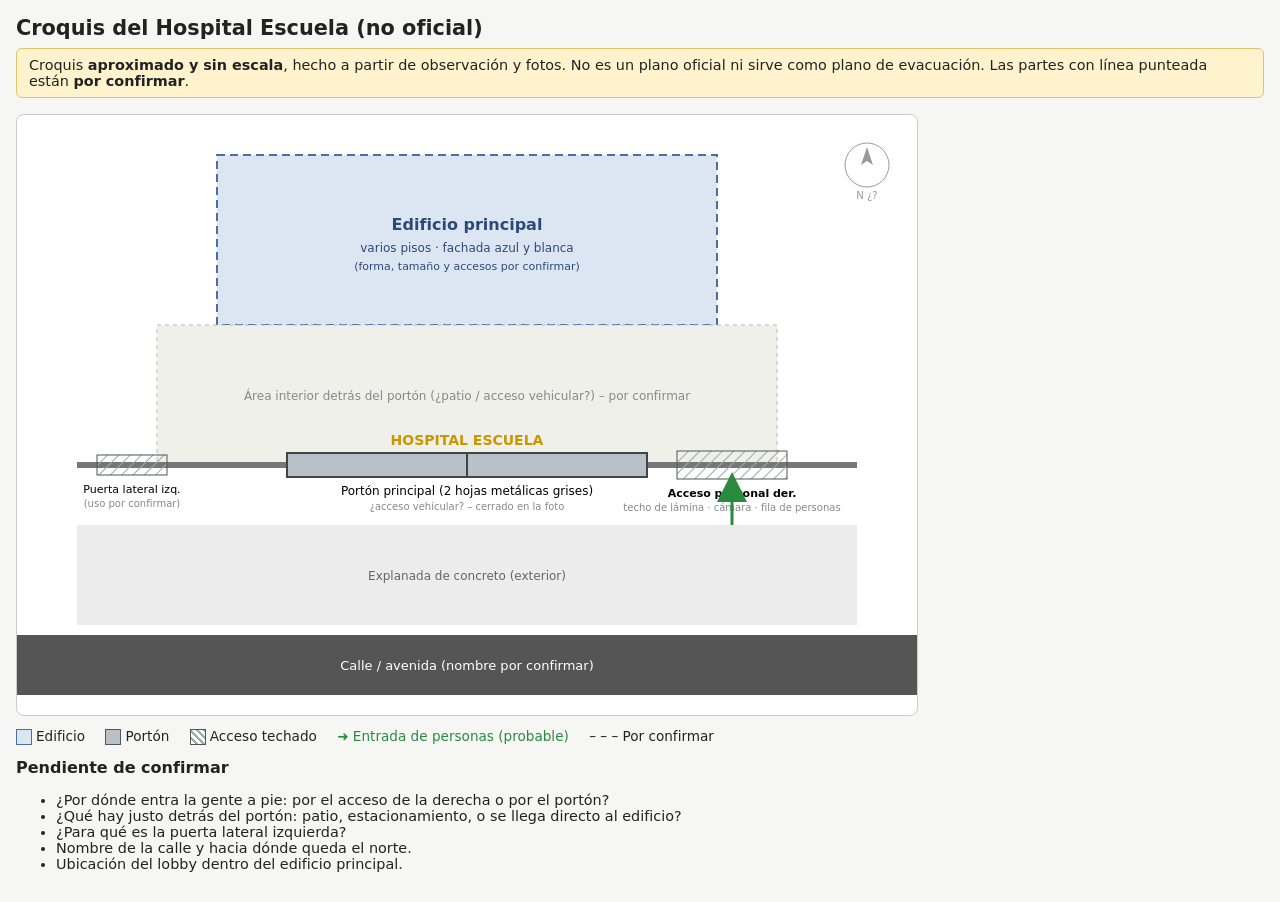
==== croquis/index.html @ 8d4274c9 "Croquis: primera versión de la entrada principal Co-Authored-By: Claude Opus 5.5 <noreply@anthropic." ====
<!DOCTYPE html>
<html lang="es">
<head>
<meta charset="UTF-8">
<meta name="viewport" content="width=device-width, initial-scale=1">
<title>Croquis no oficial – Hospital Escuela</title>
<style>
  body { font-family: system-ui, sans-serif; margin: 0; padding: 16px; background: #f6f6f4; color: #222; }
  h1 { font-size: 1.3rem; margin: 0 0 4px; }
  .aviso { background: #fff3cd; border: 1px solid #e0c36a; padding: 8px 12px; border-radius: 6px; font-size: .9rem; margin: 8px 0 16px; }
  .mapa { background: #fff; border: 1px solid #ccc; border-radius: 8px; max-width: 900px; }
  svg { width: 100%; height: auto; display: block; }
  .leyenda { font-size: .85rem; margin-top: 12px; max-width: 900px; }
  .leyenda span { display: inline-block; margin-right: 16px; }
  .sw { display: inline-block; width: 14px; height: 14px; vertical-align: middle; margin-right: 4px; border: 1px solid #555; }
  .pend { max-width: 900px; font-size: .9rem; }
</style>
</head>
<body>
<h1>Croquis del Hospital Escuela (no oficial)</h1>
<div class="aviso">
  Croquis <strong>aproximado y sin escala</strong>, hecho a partir de observación y fotos.
  No es un plano oficial ni sirve como plano de evacuación.
  Las partes con línea punteada están <strong>por confirmar</strong>.
</div>

<div class="mapa">
<svg viewBox="0 0 900 600" xmlns="http://www.w3.org/2000/svg" font-family="system-ui, sans-serif">
  <defs>
    <pattern id="techo" width="8" height="8" patternUnits="userSpaceOnUse" patternTransform="rotate(45)">
      <line x1="0" y1="0" x2="0" y2="8" stroke="#9aa" stroke-width="2"/>
    </pattern>
  </defs>

  <!-- Brújula (orientación por confirmar) -->
  <g transform="translate(850,50)">
    <circle r="22" fill="#fff" stroke="#999"/>
    <path d="M0,-18 L6,0 L0,-4 L-6,0 Z" fill="#999"/>
    <text y="34" text-anchor="middle" font-size="10" fill="#999">N ¿?</text>
  </g>

  <!-- Edificio principal (detrás del portón) -->
  <rect x="200" y="40" width="500" height="170" fill="#dce6f2" stroke="#4a6fa5" stroke-width="2" stroke-dasharray="8 5"/>
  <text x="450" y="115" text-anchor="middle" font-size="16" font-weight="600" fill="#2c4a78">Edificio principal</text>
  <text x="450" y="137" text-anchor="middle" font-size="12" fill="#2c4a78">varios pisos · fachada azul y blanca</text>
  <text x="450" y="155" text-anchor="middle" font-size="11" fill="#2c4a78">(forma, tamaño y accesos por confirmar)</text>

  <!-- Espacio interior entre portón y edificio -->
  <rect x="140" y="210" width="620" height="140" fill="#f0f0ea" stroke="#bbb" stroke-dasharray="4 4"/>
  <text x="450" y="285" text-anchor="middle" font-size="12" fill="#888">Área interior detrás del portón (¿patio / acceso vehicular?) – por confirmar</text>

  <!-- Muro frontal -->
  <line x1="60" y1="350" x2="840" y2="350" stroke="#777" stroke-width="6"/>

  <!-- Puerta lateral izquierda -->
  <rect x="80" y="340" width="70" height="20" fill="url(#techo)" stroke="#555"/>
  <text x="115" y="378" text-anchor="middle" font-size="11">Puerta lateral izq.</text>
  <text x="115" y="392" text-anchor="middle" font-size="10" fill="#888">(uso por confirmar)</text>

  <!-- Portón principal -->
  <rect x="270" y="338" width="360" height="24" fill="#b8c0c8" stroke="#444" stroke-width="2"/>
  <line x1="450" y1="338" x2="450" y2="362" stroke="#444" stroke-width="2"/>
  <text x="450" y="330" text-anchor="middle" font-size="14" font-weight="700" fill="#c99700">HOSPITAL ESCUELA</text>
  <text x="450" y="380" text-anchor="middle" font-size="12">Portón principal (2 hojas metálicas grises)</text>
  <text x="450" y="395" text-anchor="middle" font-size="10" fill="#888">¿acceso vehicular? – cerrado en la foto</text>

  <!-- Acceso peatonal derecho -->
  <rect x="660" y="336" width="110" height="28" fill="url(#techo)" stroke="#555"/>
  <text x="715" y="382" text-anchor="middle" font-size="11" font-weight="600">Acceso peatonal der.</text>
  <text x="715" y="396" text-anchor="middle" font-size="10" fill="#888">techo de lámina · cámara · fila de personas</text>
  <path d="M715,440 L715,372" stroke="#2a8a3e" stroke-width="3" marker-end="url(#flecha)"/>
  <defs>
    <marker id="flecha" markerWidth="10" markerHeight="10" refX="5" refY="5" orient="auto">
      <path d="M0,0 L10,5 L0,10 Z" fill="#2a8a3e"/>
    </marker>
  </defs>

  <!-- Explanada exterior -->
  <rect x="60" y="410" width="780" height="100" fill="#ececec" stroke="none"/>
  <text x="450" y="465" text-anchor="middle" font-size="12" fill="#666">Explanada de concreto (exterior)</text>

  <!-- Calle -->
  <rect x="0" y="520" width="900" height="60" fill="#555"/>
  <text x="450" y="555" text-anchor="middle" font-size="13" fill="#fff">Calle / avenida (nombre por confirmar)</text>
</svg>
</div>

<div class="leyenda">
  <span><i class="sw" style="background:#dce6f2;border-color:#4a6fa5"></i>Edificio</span>
  <span><i class="sw" style="background:#b8c0c8"></i>Portón</span>
  <span><i class="sw" style="background:repeating-linear-gradient(45deg,#fff 0 3px,#9aa 3px 5px)"></i>Acceso techado</span>
  <span style="color:#2a8a3e">➜ Entrada de personas (probable)</span>
  <span>– – – Por confirmar</span>
</div>

<div class="pend">
  <h2 style="font-size:1rem">Pendiente de confirmar</h2>
  <ul>
    <li>¿Por dónde entra la gente a pie: por el acceso de la derecha o por el portón?</li>
    <li>¿Qué hay justo detrás del portón: patio, estacionamiento, o se llega directo al edificio?</li>
    <li>¿Para qué es la puerta lateral izquierda?</li>
    <li>Nombre de la calle y hacia dónde queda el norte.</li>
    <li>Ubicación del lobby dentro del edificio principal.</li>
  </ul>
</div>
</body>
</html>
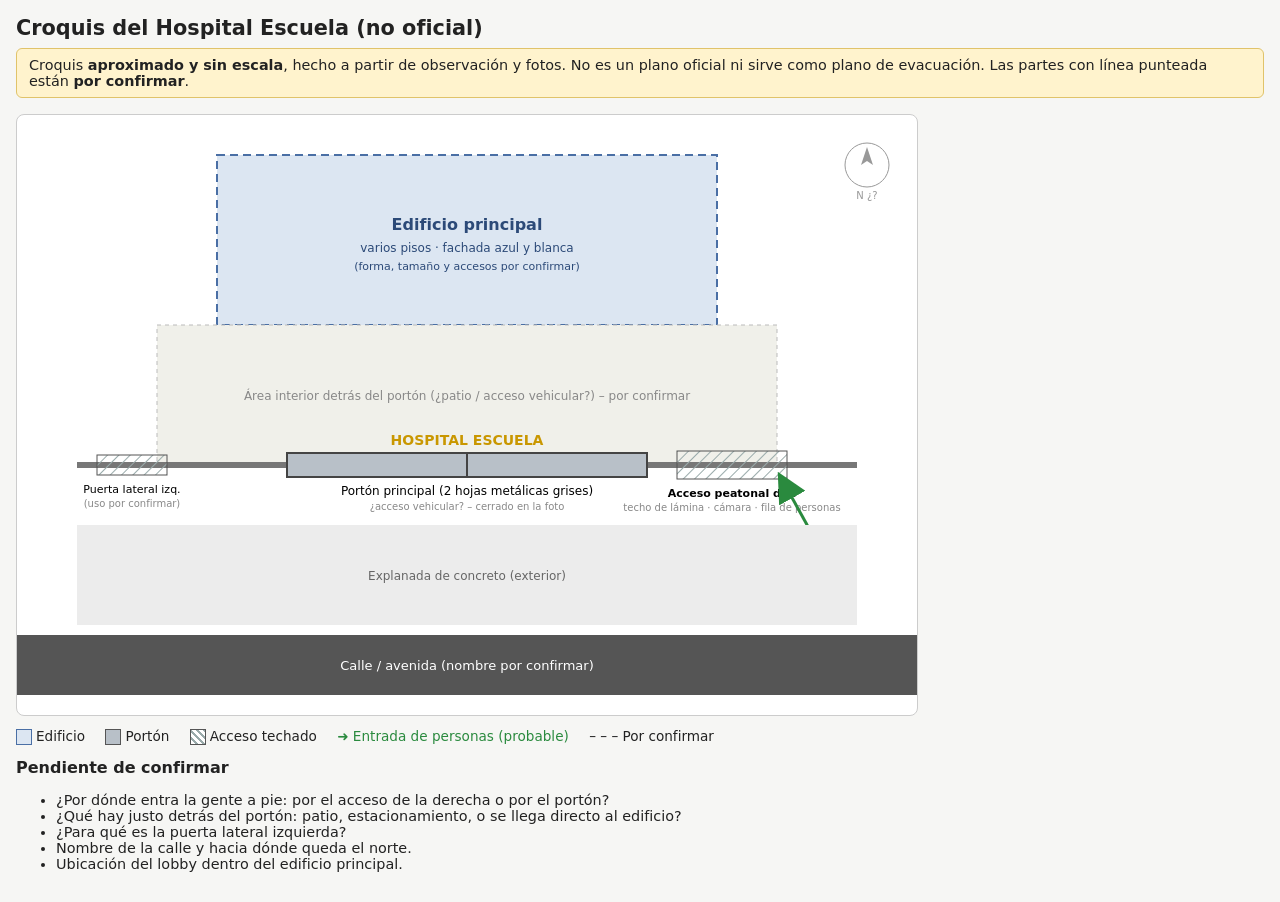
==== commit a93d399c: "Croquis: mover flecha de acceso peatonal Co-Authored-By: Claude Opus 5.5 <noreply@anthropic.com> Cla" ====
--- a/croquis/index.html
+++ b/croquis/index.html
@@ -68,7 +68,7 @@
   <rect x="660" y="336" width="110" height="28" fill="url(#techo)" stroke="#555"/>
   <text x="715" y="382" text-anchor="middle" font-size="11" font-weight="600">Acceso peatonal der.</text>
   <text x="715" y="396" text-anchor="middle" font-size="10" fill="#888">techo de lámina · cámara · fila de personas</text>
-  <path d="M715,440 L715,372" stroke="#2a8a3e" stroke-width="3" marker-end="url(#flecha)"/>
+  <path d="M815,455 L768,370" stroke="#2a8a3e" stroke-width="3" marker-end="url(#flecha)"/>
   <defs>
     <marker id="flecha" markerWidth="10" markerHeight="10" refX="5" refY="5" orient="auto">
       <path d="M0,0 L10,5 L0,10 Z" fill="#2a8a3e"/>
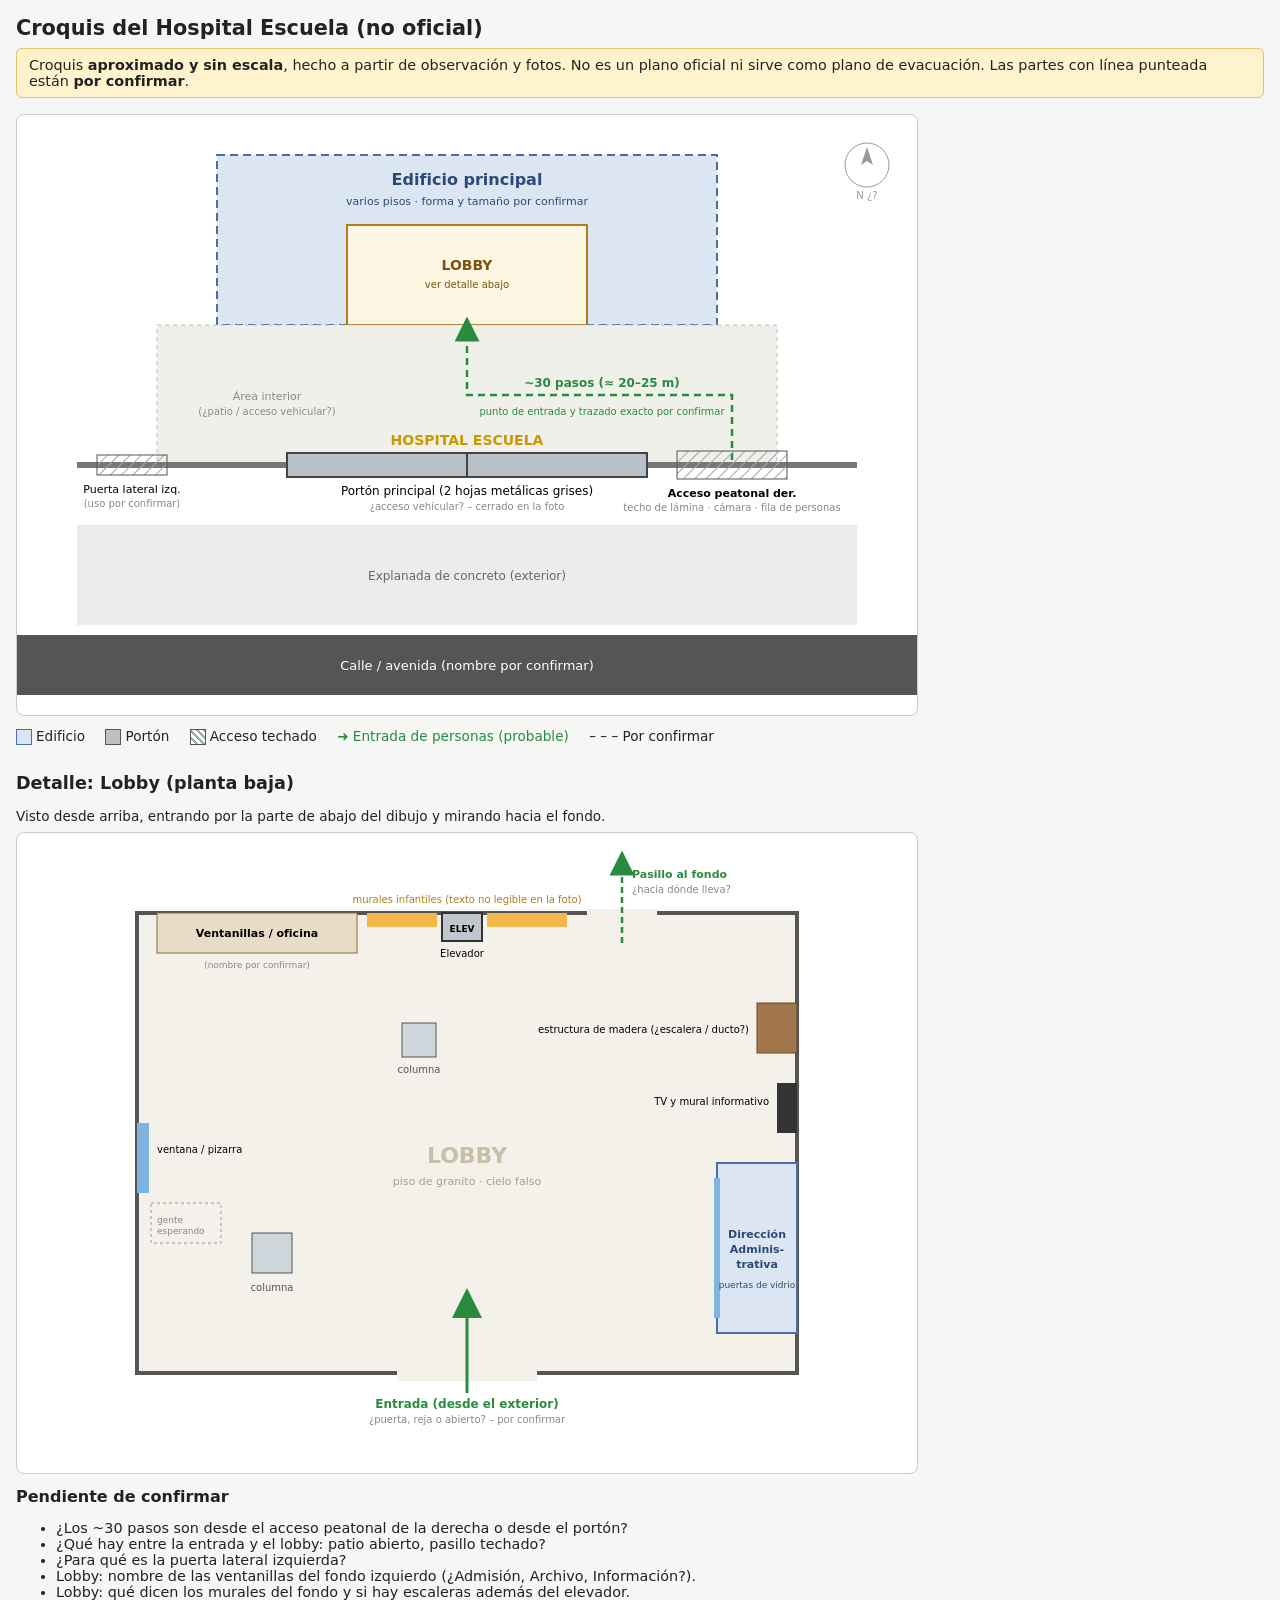
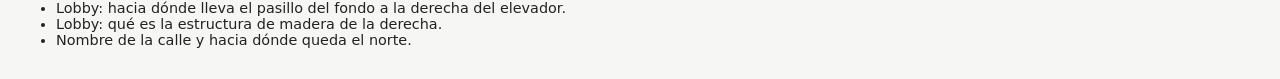
==== commit 3faac28a: "Croquis: agregar lobby y recorrido desde la entrada Co-Authored-By: Claude Opus 5.5 <noreply@anthrop" ====
--- a/croquis/index.html
+++ b/croquis/index.html
@@ -41,13 +41,23 @@
 
   <!-- Edificio principal (detrás del portón) -->
   <rect x="200" y="40" width="500" height="170" fill="#dce6f2" stroke="#4a6fa5" stroke-width="2" stroke-dasharray="8 5"/>
-  <text x="450" y="115" text-anchor="middle" font-size="16" font-weight="600" fill="#2c4a78">Edificio principal</text>
-  <text x="450" y="137" text-anchor="middle" font-size="12" fill="#2c4a78">varios pisos · fachada azul y blanca</text>
-  <text x="450" y="155" text-anchor="middle" font-size="11" fill="#2c4a78">(forma, tamaño y accesos por confirmar)</text>
+  <text x="450" y="70" text-anchor="middle" font-size="16" font-weight="600" fill="#2c4a78">Edificio principal</text>
+  <text x="450" y="90" text-anchor="middle" font-size="11" fill="#2c4a78">varios pisos · forma y tamaño por confirmar</text>
+
+  <!-- Lobby (planta baja) -->
+  <rect x="330" y="110" width="240" height="100" fill="#fdf6e3" stroke="#b07d1a" stroke-width="2"/>
+  <text x="450" y="155" text-anchor="middle" font-size="14" font-weight="700" fill="#7a5410">LOBBY</text>
+  <text x="450" y="173" text-anchor="middle" font-size="10" fill="#7a5410">ver detalle abajo</text>
 
   <!-- Espacio interior entre portón y edificio -->
   <rect x="140" y="210" width="620" height="140" fill="#f0f0ea" stroke="#bbb" stroke-dasharray="4 4"/>
-  <text x="450" y="285" text-anchor="middle" font-size="12" fill="#888">Área interior detrás del portón (¿patio / acceso vehicular?) – por confirmar</text>
+  <text x="250" y="285" text-anchor="middle" font-size="11" fill="#888">Área interior</text>
+  <text x="250" y="300" text-anchor="middle" font-size="10" fill="#888">(¿patio / acceso vehicular?)</text>
+
+  <!-- Recorrido entrada → lobby (~30 pasos) -->
+  <path d="M715,345 L715,280 L450,280 L450,214" fill="none" stroke="#2a8a3e" stroke-width="2.5" stroke-dasharray="7 5" marker-end="url(#flecha)"/>
+  <text x="585" y="272" text-anchor="middle" font-size="12" font-weight="600" fill="#2a8a3e">~30 pasos (≈ 20–25 m)</text>
+  <text x="585" y="300" text-anchor="middle" font-size="10" fill="#2a8a3e">punto de entrada y trazado exacto por confirmar</text>
 
   <!-- Muro frontal -->
   <line x1="60" y1="350" x2="840" y2="350" stroke="#777" stroke-width="6"/>
@@ -68,7 +78,6 @@
   <rect x="660" y="336" width="110" height="28" fill="url(#techo)" stroke="#555"/>
   <text x="715" y="382" text-anchor="middle" font-size="11" font-weight="600">Acceso peatonal der.</text>
   <text x="715" y="396" text-anchor="middle" font-size="10" fill="#888">techo de lámina · cámara · fila de personas</text>
-  <path d="M815,455 L768,370" stroke="#2a8a3e" stroke-width="3" marker-end="url(#flecha)"/>
   <defs>
     <marker id="flecha" markerWidth="10" markerHeight="10" refX="5" refY="5" orient="auto">
       <path d="M0,0 L10,5 L0,10 Z" fill="#2a8a3e"/>
@@ -93,14 +102,88 @@
   <span>– – – Por confirmar</span>
 </div>
 
+<h2 style="font-size:1.1rem;margin-top:28px">Detalle: Lobby (planta baja)</h2>
+<p style="font-size:.85rem;max-width:900px;margin:0 0 8px">Visto desde arriba, entrando por la parte de abajo del dibujo y mirando hacia el fondo.</p>
+<div class="mapa">
+<svg viewBox="0 0 900 640" xmlns="http://www.w3.org/2000/svg" font-family="system-ui, sans-serif">
+  <defs>
+    <marker id="fl2" markerWidth="10" markerHeight="10" refX="5" refY="5" orient="auto">
+      <path d="M0,0 L10,5 L0,10 Z" fill="#2a8a3e"/>
+    </marker>
+  </defs>
+
+  <!-- Piso del lobby -->
+  <rect x="120" y="80" width="660" height="460" fill="#f4f1ea" stroke="#555" stroke-width="4"/>
+  <text x="450" y="330" text-anchor="middle" font-size="22" font-weight="700" fill="#c9bfa8">LOBBY</text>
+  <text x="450" y="352" text-anchor="middle" font-size="11" fill="#a99f88">piso de granito · cielo falso</text>
+
+  <!-- Entrada (abajo) -->
+  <rect x="380" y="532" width="140" height="16" fill="#f4f1ea" stroke="none"/>
+  <text x="450" y="575" text-anchor="middle" font-size="12" font-weight="600" fill="#2a8a3e">Entrada (desde el exterior)</text>
+  <text x="450" y="590" text-anchor="middle" font-size="10" fill="#888">¿puerta, reja o abierto? – por confirmar</text>
+  <path d="M450,560 L450,470" stroke="#2a8a3e" stroke-width="3" marker-end="url(#fl2)"/>
+
+  <!-- Columnas -->
+  <rect x="235" y="400" width="40" height="40" fill="#cfd6dc" stroke="#555"/>
+  <text x="255" y="458" text-anchor="middle" font-size="10" fill="#555">columna</text>
+  <rect x="385" y="190" width="34" height="34" fill="#cfd6dc" stroke="#555"/>
+  <text x="402" y="240" text-anchor="middle" font-size="10" fill="#555">columna</text>
+
+  <!-- Pared derecha: Dirección Administrativa -->
+  <rect x="700" y="330" width="80" height="170" fill="#dce6f2" stroke="#4a6fa5" stroke-width="2"/>
+  <line x1="700" y1="345" x2="700" y2="485" stroke="#7fb3e0" stroke-width="6"/>
+  <text x="740" y="405" text-anchor="middle" font-size="11" font-weight="700" fill="#2c4a78">Dirección</text>
+  <text x="740" y="420" text-anchor="middle" font-size="11" font-weight="700" fill="#2c4a78">Adminis-</text>
+  <text x="740" y="435" text-anchor="middle" font-size="11" font-weight="700" fill="#2c4a78">trativa</text>
+  <text x="740" y="455" text-anchor="middle" font-size="9" fill="#2c4a78">puertas de vidrio</text>
+
+  <!-- Pared derecha: TV / tablero / celosía -->
+  <rect x="760" y="250" width="20" height="50" fill="#333"/>
+  <text x="752" y="272" text-anchor="end" font-size="10">TV y mural informativo</text>
+  <rect x="740" y="170" width="40" height="50" fill="#a0764a" stroke="#6b4b2a"/>
+  <text x="732" y="200" text-anchor="end" font-size="10">estructura de madera (¿escalera / ducto?)</text>
+
+  <!-- Pared izquierda -->
+  <rect x="120" y="290" width="12" height="70" fill="#7fb3e0"/>
+  <text x="140" y="320" font-size="10">ventana / pizarra</text>
+  <rect x="134" y="370" width="70" height="40" fill="none" stroke="#999" stroke-dasharray="3 3"/>
+  <text x="140" y="390" font-size="9" fill="#888">gente</text>
+  <text x="140" y="401" font-size="9" fill="#888">esperando</text>
+
+  <!-- Fondo izquierdo: ventanillas -->
+  <rect x="140" y="80" width="200" height="40" fill="#e8dcc6" stroke="#8a6d3b"/>
+  <text x="240" y="104" text-anchor="middle" font-size="11" font-weight="600">Ventanillas / oficina</text>
+  <text x="240" y="135" text-anchor="middle" font-size="9" fill="#888">(nombre por confirmar)</text>
+
+  <!-- Fondo: murales -->
+  <rect x="350" y="80" width="70" height="14" fill="#f2b84b"/>
+  <rect x="470" y="80" width="80" height="14" fill="#f2b84b"/>
+  <text x="450" y="70" text-anchor="middle" font-size="10" fill="#b07d1a">murales infantiles (texto no legible en la foto)</text>
+
+  <!-- Elevador -->
+  <rect x="425" y="80" width="40" height="28" fill="#c0c6cc" stroke="#333" stroke-width="2"/>
+  <text x="445" y="99" text-anchor="middle" font-size="9" font-weight="700">ELEV</text>
+  <text x="445" y="124" text-anchor="middle" font-size="10">Elevador</text>
+
+  <!-- Salida al fondo -->
+  <rect x="570" y="76" width="70" height="10" fill="#f4f1ea"/>
+  <path d="M605,110 L605,30" stroke="#2a8a3e" stroke-width="2.5" stroke-dasharray="6 4" marker-end="url(#fl2)"/>
+  <text x="615" y="45" font-size="11" font-weight="600" fill="#2a8a3e">Pasillo al fondo</text>
+  <text x="615" y="60" font-size="10" fill="#888">¿hacia dónde lleva?</text>
+</svg>
+</div>
+
 <div class="pend">
   <h2 style="font-size:1rem">Pendiente de confirmar</h2>
   <ul>
-    <li>¿Por dónde entra la gente a pie: por el acceso de la derecha o por el portón?</li>
-    <li>¿Qué hay justo detrás del portón: patio, estacionamiento, o se llega directo al edificio?</li>
+    <li>¿Los ~30 pasos son desde el acceso peatonal de la derecha o desde el portón?</li>
+    <li>¿Qué hay entre la entrada y el lobby: patio abierto, pasillo techado?</li>
     <li>¿Para qué es la puerta lateral izquierda?</li>
+    <li>Lobby: nombre de las ventanillas del fondo izquierdo (¿Admisión, Archivo, Información?).</li>
+    <li>Lobby: qué dicen los murales del fondo y si hay escaleras además del elevador.</li>
+    <li>Lobby: hacia dónde lleva el pasillo del fondo a la derecha del elevador.</li>
+    <li>Lobby: qué es la estructura de madera de la derecha.</li>
     <li>Nombre de la calle y hacia dónde queda el norte.</li>
-    <li>Ubicación del lobby dentro del edificio principal.</li>
   </ul>
 </div>
 </body>
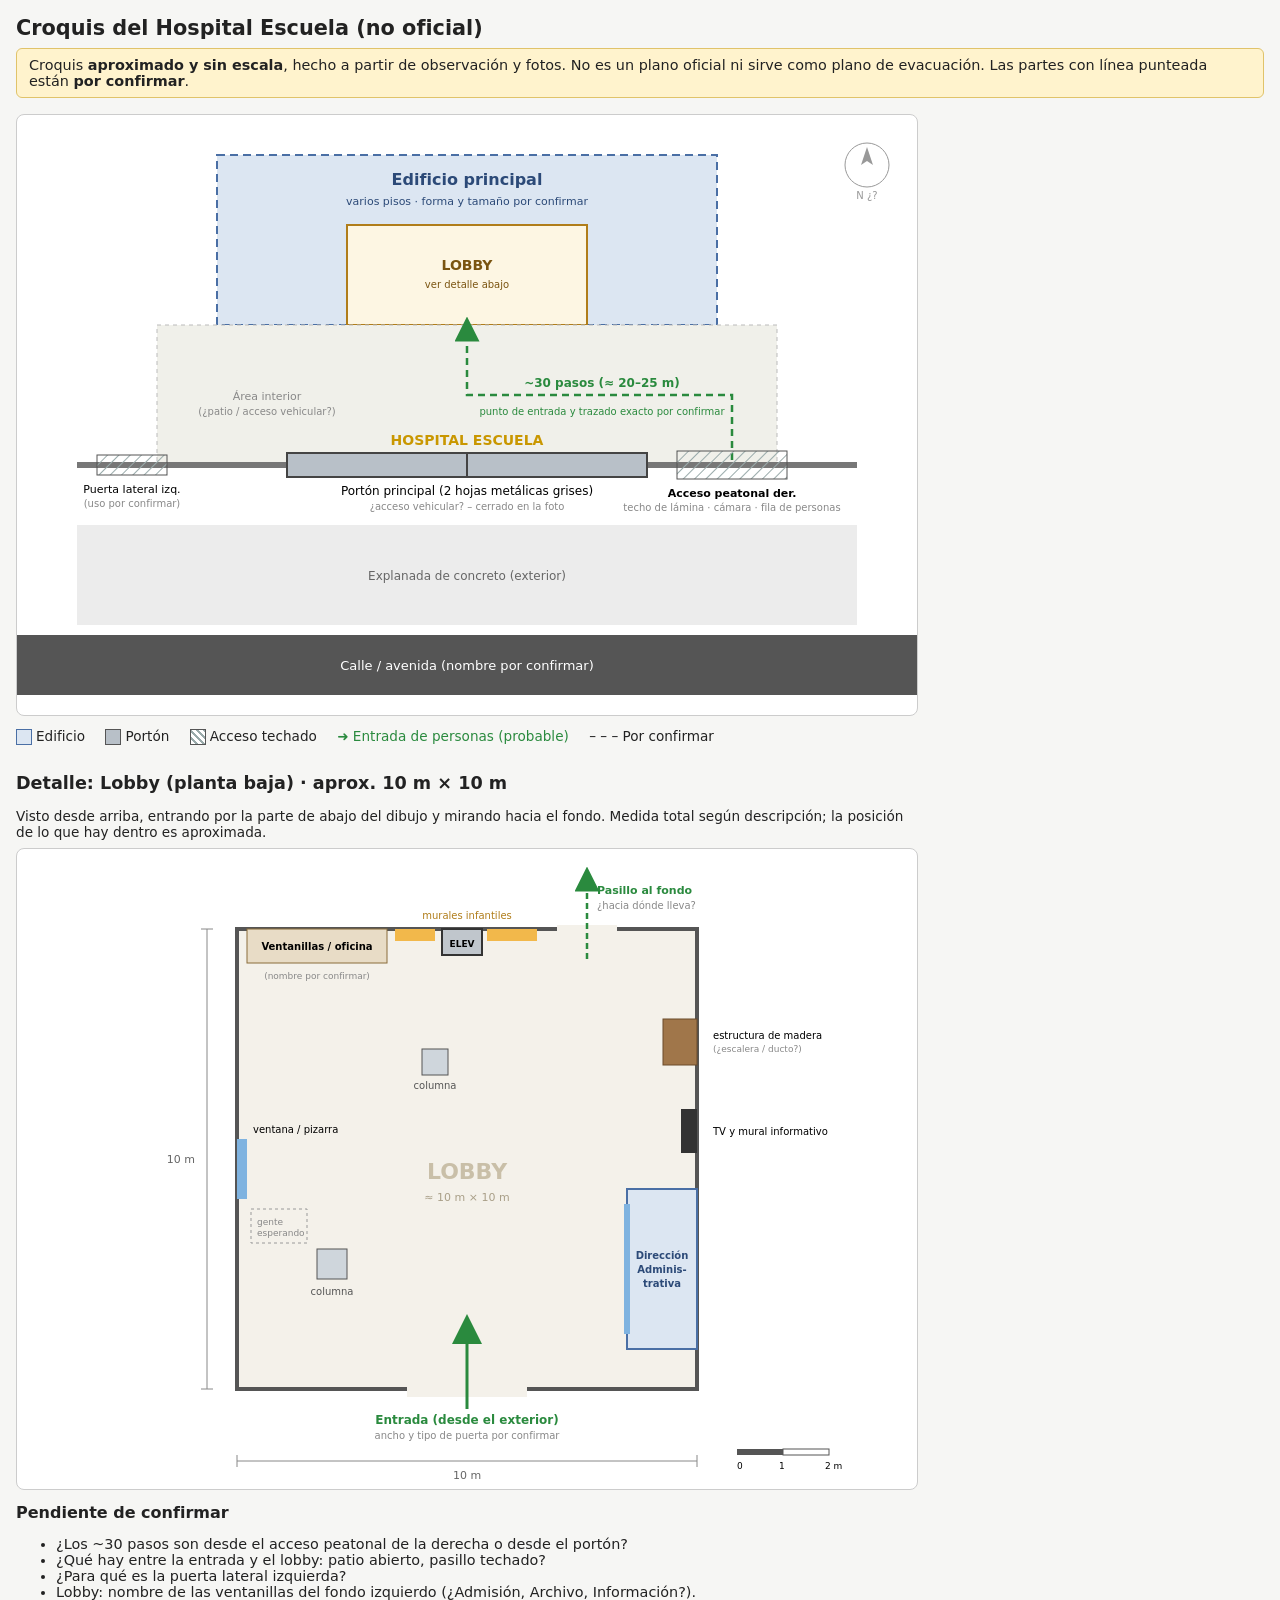
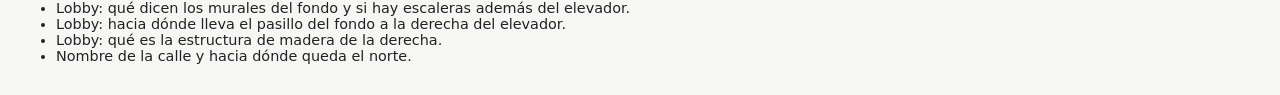
==== commit 1848049d: "Croquis: lobby a escala aproximada 10 x 10 m Co-Authored-By: Claude Opus 5.5 <noreply@anthropic.com>" ====
--- a/croquis/index.html
+++ b/croquis/index.html
@@ -102,8 +102,8 @@
   <span>– – – Por confirmar</span>
 </div>
 
-<h2 style="font-size:1.1rem;margin-top:28px">Detalle: Lobby (planta baja)</h2>
-<p style="font-size:.85rem;max-width:900px;margin:0 0 8px">Visto desde arriba, entrando por la parte de abajo del dibujo y mirando hacia el fondo.</p>
+<h2 style="font-size:1.1rem;margin-top:28px">Detalle: Lobby (planta baja) · aprox. 10 m × 10 m</h2>
+<p style="font-size:.85rem;max-width:900px;margin:0 0 8px">Visto desde arriba, entrando por la parte de abajo del dibujo y mirando hacia el fondo. Medida total según descripción; la posición de lo que hay dentro es aproximada.</p>
 <div class="mapa">
 <svg viewBox="0 0 900 640" xmlns="http://www.w3.org/2000/svg" font-family="system-ui, sans-serif">
   <defs>
@@ -111,65 +111,68 @@
       <path d="M0,0 L10,5 L0,10 Z" fill="#2a8a3e"/>
     </marker>
   </defs>
+  <!-- Escala: 46 px = 1 m ; lobby 460 x 460 px = 10 x 10 m -->
+  <rect x="220" y="80" width="460" height="460" fill="#f4f1ea" stroke="#555" stroke-width="4"/>
+  <text x="450" y="330" text-anchor="middle" font-size="22" font-weight="700" fill="#c9bfa8">LOBBY</text>
+  <text x="450" y="352" text-anchor="middle" font-size="11" fill="#a99f88">≈ 10 m × 10 m</text>
 
-  <!-- Piso del lobby -->
-  <rect x="120" y="80" width="660" height="460" fill="#f4f1ea" stroke="#555" stroke-width="4"/>
-  <text x="450" y="330" text-anchor="middle" font-size="22" font-weight="700" fill="#c9bfa8">LOBBY</text>
-  <text x="450" y="352" text-anchor="middle" font-size="11" fill="#a99f88">piso de granito · cielo falso</text>
+  <!-- Cotas -->
+  <line x1="220" y1="612" x2="680" y2="612" stroke="#888"/>
+  <line x1="220" y1="606" x2="220" y2="618" stroke="#888"/><line x1="680" y1="606" x2="680" y2="618" stroke="#888"/>
+  <text x="450" y="630" text-anchor="middle" font-size="11" fill="#666">10 m</text>
+  <line x1="190" y1="80" x2="190" y2="540" stroke="#888"/>
+  <line x1="184" y1="80" x2="196" y2="80" stroke="#888"/><line x1="184" y1="540" x2="196" y2="540" stroke="#888"/>
+  <text x="178" y="314" text-anchor="end" font-size="11" fill="#666">10 m</text>
+  <!-- Escala gráfica -->
+  <g transform="translate(720,600)">
+    <rect x="0" y="0" width="46" height="6" fill="#555"/><rect x="46" y="0" width="46" height="6" fill="#fff" stroke="#555"/>
+    <text x="0" y="20" font-size="9">0</text><text x="42" y="20" font-size="9">1</text><text x="88" y="20" font-size="9">2 m</text>
+  </g>
 
   <!-- Entrada (abajo) -->
-  <rect x="380" y="532" width="140" height="16" fill="#f4f1ea" stroke="none"/>
+  <rect x="390" y="532" width="120" height="16" fill="#f4f1ea"/>
   <text x="450" y="575" text-anchor="middle" font-size="12" font-weight="600" fill="#2a8a3e">Entrada (desde el exterior)</text>
-  <text x="450" y="590" text-anchor="middle" font-size="10" fill="#888">¿puerta, reja o abierto? – por confirmar</text>
-  <path d="M450,560 L450,470" stroke="#2a8a3e" stroke-width="3" marker-end="url(#fl2)"/>
+  <text x="450" y="590" text-anchor="middle" font-size="10" fill="#888">ancho y tipo de puerta por confirmar</text>
+  <path d="M450,560 L450,480" stroke="#2a8a3e" stroke-width="3" marker-end="url(#fl2)"/>
 
   <!-- Columnas -->
-  <rect x="235" y="400" width="40" height="40" fill="#cfd6dc" stroke="#555"/>
-  <text x="255" y="458" text-anchor="middle" font-size="10" fill="#555">columna</text>
-  <rect x="385" y="190" width="34" height="34" fill="#cfd6dc" stroke="#555"/>
-  <text x="402" y="240" text-anchor="middle" font-size="10" fill="#555">columna</text>
+  <rect x="300" y="400" width="30" height="30" fill="#cfd6dc" stroke="#555"/>
+  <text x="315" y="446" text-anchor="middle" font-size="10" fill="#555">columna</text>
+  <rect x="405" y="200" width="26" height="26" fill="#cfd6dc" stroke="#555"/>
+  <text x="418" y="240" text-anchor="middle" font-size="10" fill="#555">columna</text>
 
-  <!-- Pared derecha: Dirección Administrativa -->
-  <rect x="700" y="330" width="80" height="170" fill="#dce6f2" stroke="#4a6fa5" stroke-width="2"/>
-  <line x1="700" y1="345" x2="700" y2="485" stroke="#7fb3e0" stroke-width="6"/>
-  <text x="740" y="405" text-anchor="middle" font-size="11" font-weight="700" fill="#2c4a78">Dirección</text>
-  <text x="740" y="420" text-anchor="middle" font-size="11" font-weight="700" fill="#2c4a78">Adminis-</text>
-  <text x="740" y="435" text-anchor="middle" font-size="11" font-weight="700" fill="#2c4a78">trativa</text>
-  <text x="740" y="455" text-anchor="middle" font-size="9" fill="#2c4a78">puertas de vidrio</text>
-
-  <!-- Pared derecha: TV / tablero / celosía -->
-  <rect x="760" y="250" width="20" height="50" fill="#333"/>
-  <text x="752" y="272" text-anchor="end" font-size="10">TV y mural informativo</text>
-  <rect x="740" y="170" width="40" height="50" fill="#a0764a" stroke="#6b4b2a"/>
-  <text x="732" y="200" text-anchor="end" font-size="10">estructura de madera (¿escalera / ducto?)</text>
+  <!-- Pared derecha -->
+  <rect x="610" y="340" width="70" height="160" fill="#dce6f2" stroke="#4a6fa5" stroke-width="2"/>
+  <line x1="610" y1="355" x2="610" y2="485" stroke="#7fb3e0" stroke-width="6"/>
+  <text x="645" y="410" text-anchor="middle" font-size="10" font-weight="700" fill="#2c4a78">Dirección</text>
+  <text x="645" y="424" text-anchor="middle" font-size="10" font-weight="700" fill="#2c4a78">Adminis-</text>
+  <text x="645" y="438" text-anchor="middle" font-size="10" font-weight="700" fill="#2c4a78">trativa</text>
+  <rect x="664" y="260" width="16" height="44" fill="#333"/>
+  <text x="696" y="286" font-size="10">TV y mural informativo</text>
+  <rect x="646" y="170" width="34" height="46" fill="#a0764a" stroke="#6b4b2a"/>
+  <text x="696" y="190" font-size="10">estructura de madera</text>
+  <text x="696" y="203" font-size="9" fill="#888">(¿escalera / ducto?)</text>
 
   <!-- Pared izquierda -->
-  <rect x="120" y="290" width="12" height="70" fill="#7fb3e0"/>
-  <text x="140" y="320" font-size="10">ventana / pizarra</text>
-  <rect x="134" y="370" width="70" height="40" fill="none" stroke="#999" stroke-dasharray="3 3"/>
-  <text x="140" y="390" font-size="9" fill="#888">gente</text>
-  <text x="140" y="401" font-size="9" fill="#888">esperando</text>
+  <rect x="220" y="290" width="10" height="60" fill="#7fb3e0"/>
+  <text x="236" y="284" font-size="10">ventana / pizarra</text>
+  <rect x="234" y="360" width="56" height="34" fill="none" stroke="#999" stroke-dasharray="3 3"/>
+  <text x="240" y="376" font-size="9" fill="#888">gente</text>
+  <text x="240" y="387" font-size="9" fill="#888">esperando</text>
 
-  <!-- Fondo izquierdo: ventanillas -->
-  <rect x="140" y="80" width="200" height="40" fill="#e8dcc6" stroke="#8a6d3b"/>
-  <text x="240" y="104" text-anchor="middle" font-size="11" font-weight="600">Ventanillas / oficina</text>
-  <text x="240" y="135" text-anchor="middle" font-size="9" fill="#888">(nombre por confirmar)</text>
-
-  <!-- Fondo: murales -->
-  <rect x="350" y="80" width="70" height="14" fill="#f2b84b"/>
-  <rect x="470" y="80" width="80" height="14" fill="#f2b84b"/>
-  <text x="450" y="70" text-anchor="middle" font-size="10" fill="#b07d1a">murales infantiles (texto no legible en la foto)</text>
-
-  <!-- Elevador -->
-  <rect x="425" y="80" width="40" height="28" fill="#c0c6cc" stroke="#333" stroke-width="2"/>
-  <text x="445" y="99" text-anchor="middle" font-size="9" font-weight="700">ELEV</text>
-  <text x="445" y="124" text-anchor="middle" font-size="10">Elevador</text>
-
-  <!-- Salida al fondo -->
-  <rect x="570" y="76" width="70" height="10" fill="#f4f1ea"/>
-  <path d="M605,110 L605,30" stroke="#2a8a3e" stroke-width="2.5" stroke-dasharray="6 4" marker-end="url(#fl2)"/>
-  <text x="615" y="45" font-size="11" font-weight="600" fill="#2a8a3e">Pasillo al fondo</text>
-  <text x="615" y="60" font-size="10" fill="#888">¿hacia dónde lleva?</text>
+  <!-- Fondo -->
+  <rect x="230" y="80" width="140" height="34" fill="#e8dcc6" stroke="#8a6d3b"/>
+  <text x="300" y="101" text-anchor="middle" font-size="10" font-weight="600">Ventanillas / oficina</text>
+  <text x="300" y="130" text-anchor="middle" font-size="9" fill="#888">(nombre por confirmar)</text>
+  <rect x="378" y="80" width="40" height="12" fill="#f2b84b"/>
+  <rect x="470" y="80" width="50" height="12" fill="#f2b84b"/>
+  <text x="450" y="70" text-anchor="middle" font-size="10" fill="#b07d1a">murales infantiles</text>
+  <rect x="425" y="80" width="40" height="26" fill="#c0c6cc" stroke="#333" stroke-width="2"/>
+  <text x="445" y="98" text-anchor="middle" font-size="9" font-weight="700">ELEV</text>
+  <rect x="540" y="76" width="60" height="10" fill="#f4f1ea"/>
+  <path d="M570,110 L570,30" stroke="#2a8a3e" stroke-width="2.5" stroke-dasharray="6 4" marker-end="url(#fl2)"/>
+  <text x="580" y="45" font-size="11" font-weight="600" fill="#2a8a3e">Pasillo al fondo</text>
+  <text x="580" y="60" font-size="10" fill="#888">¿hacia dónde lleva?</text>
 </svg>
 </div>
 
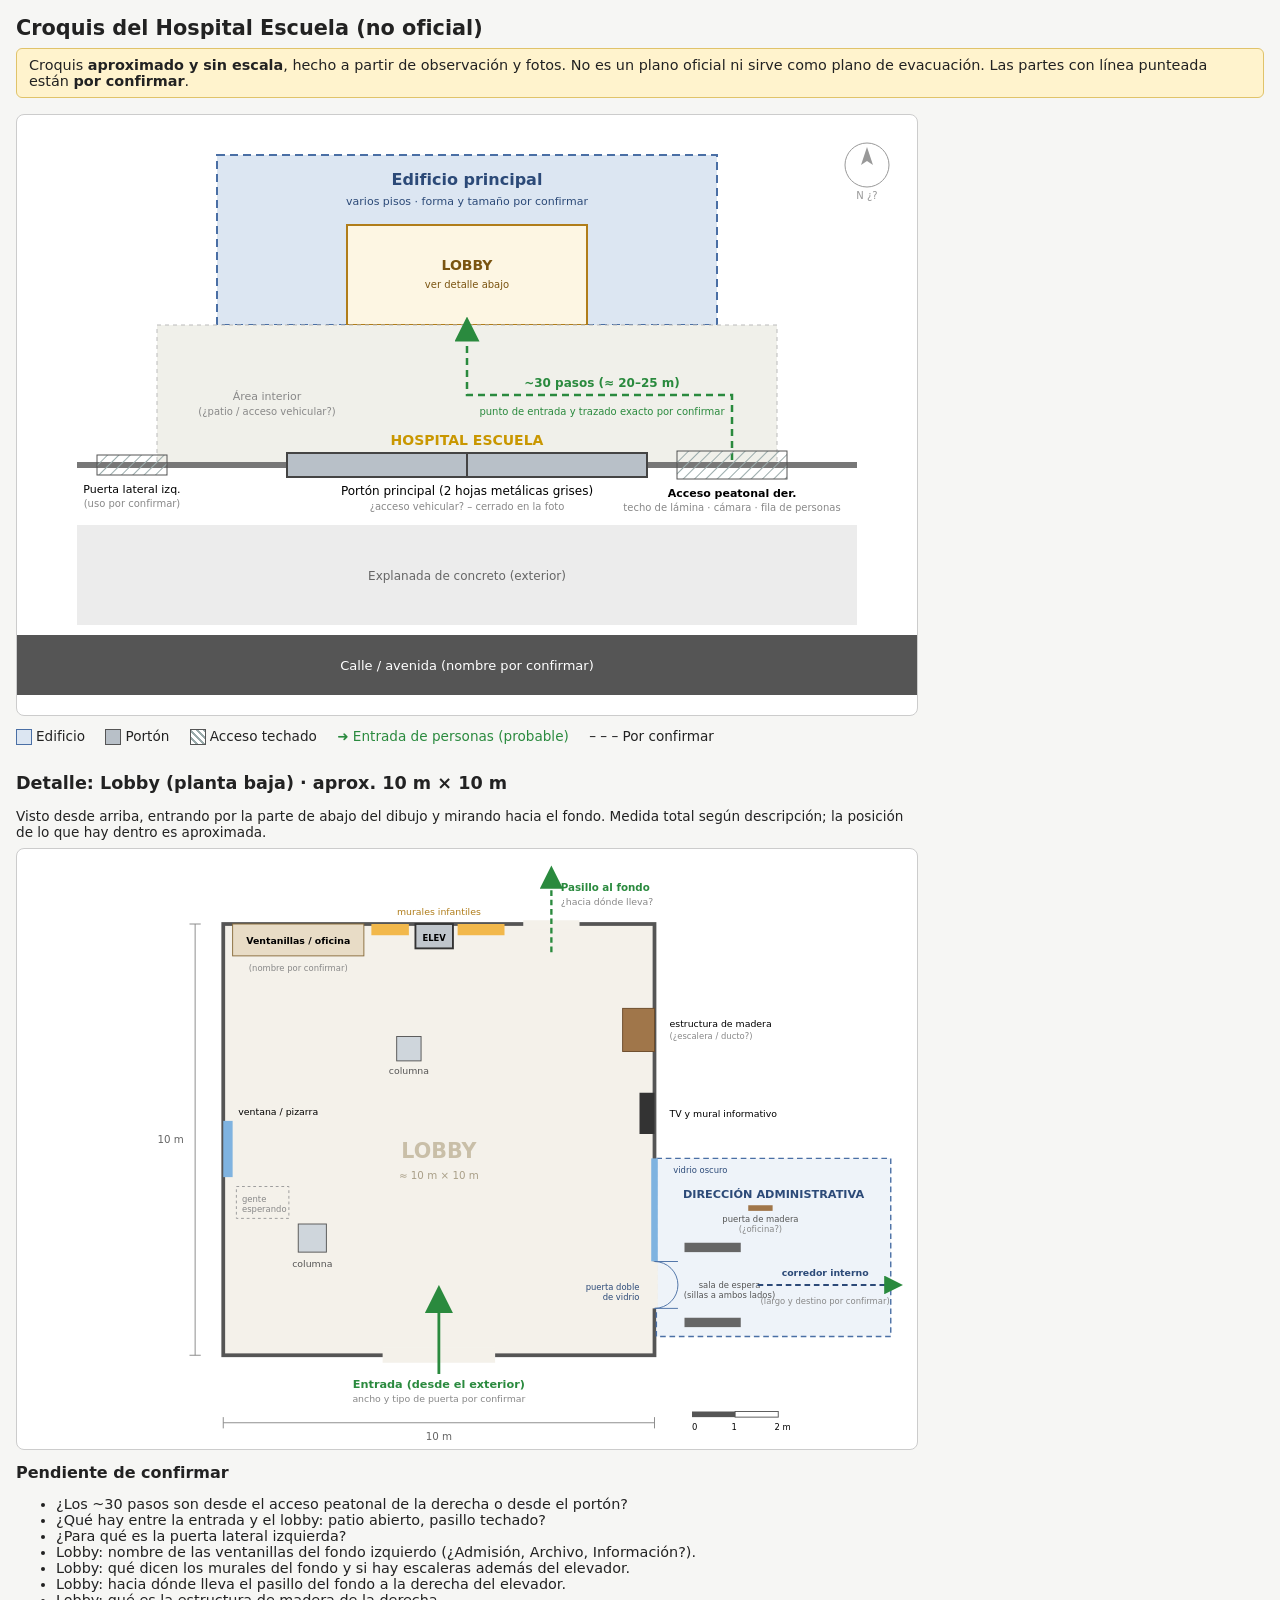
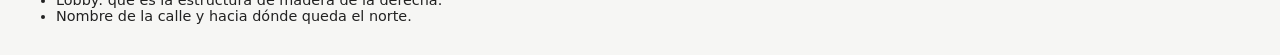
==== commit 04e7c57d: "Croquis: Dirección Administrativa con puerta y corredor interno Co-Authored-By: Claude Opus 5.5 <nor" ====
--- a/croquis/index.html
+++ b/croquis/index.html
@@ -105,7 +105,7 @@
 <h2 style="font-size:1.1rem;margin-top:28px">Detalle: Lobby (planta baja) · aprox. 10 m × 10 m</h2>
 <p style="font-size:.85rem;max-width:900px;margin:0 0 8px">Visto desde arriba, entrando por la parte de abajo del dibujo y mirando hacia el fondo. Medida total según descripción; la posición de lo que hay dentro es aproximada.</p>
 <div class="mapa">
-<svg viewBox="0 0 900 640" xmlns="http://www.w3.org/2000/svg" font-family="system-ui, sans-serif">
+<svg viewBox="0 0 960 640" xmlns="http://www.w3.org/2000/svg" font-family="system-ui, sans-serif">
   <defs>
     <marker id="fl2" markerWidth="10" markerHeight="10" refX="5" refY="5" orient="auto">
       <path d="M0,0 L10,5 L0,10 Z" fill="#2a8a3e"/>
@@ -142,11 +142,30 @@
   <text x="418" y="240" text-anchor="middle" font-size="10" fill="#555">columna</text>
 
   <!-- Pared derecha -->
-  <rect x="610" y="340" width="70" height="160" fill="#dce6f2" stroke="#4a6fa5" stroke-width="2"/>
-  <line x1="610" y1="355" x2="610" y2="485" stroke="#7fb3e0" stroke-width="6"/>
-  <text x="645" y="410" text-anchor="middle" font-size="10" font-weight="700" fill="#2c4a78">Dirección</text>
-  <text x="645" y="424" text-anchor="middle" font-size="10" font-weight="700" fill="#2c4a78">Adminis-</text>
-  <text x="645" y="438" text-anchor="middle" font-size="10" font-weight="700" fill="#2c4a78">trativa</text>
+  <!-- Dirección Administrativa: fachada de vidrio en la pared derecha del lobby; la oficina queda fuera del lobby -->
+  <rect x="682" y="330" width="250" height="190" fill="#eef3f9" stroke="#4a6fa5" stroke-width="1.5" stroke-dasharray="6 4"/>
+  <line x1="680" y1="330" x2="680" y2="440" stroke="#7fb3e0" stroke-width="7"/>
+  <text x="700" y="346" font-size="9" fill="#2c4a78">vidrio oscuro</text>
+  <!-- Puerta doble de vidrio -->
+  <line x1="680" y1="440" x2="680" y2="490" stroke="#f4f1ea" stroke-width="7"/>
+  <path d="M680,440 A25,25 0 0 1 705,465" fill="none" stroke="#4a6fa5"/>
+  <path d="M680,490 A25,25 0 0 0 705,465" fill="none" stroke="#4a6fa5"/>
+  <line x1="680" y1="440" x2="705" y2="440" stroke="#4a6fa5"/>
+  <line x1="680" y1="490" x2="705" y2="490" stroke="#4a6fa5"/>
+  <text x="664" y="470" text-anchor="end" font-size="9" fill="#2c4a78">puerta doble</text>
+  <text x="664" y="481" text-anchor="end" font-size="9" fill="#2c4a78">de vidrio</text>
+  <!-- Interior -->
+  <text x="807" y="372" text-anchor="middle" font-size="12" font-weight="700" fill="#2c4a78">DIRECCIÓN ADMINISTRATIVA</text>
+  <rect x="712" y="420" width="60" height="10" fill="#666"/>
+  <rect x="712" y="500" width="60" height="10" fill="#666"/>
+  <text x="760" y="468" text-anchor="middle" font-size="9" fill="#555">sala de espera</text>
+  <text x="760" y="479" text-anchor="middle" font-size="9" fill="#555">(sillas a ambos lados)</text>
+  <rect x="780" y="380" width="26" height="6" fill="#a0764a"/>
+  <text x="793" y="398" text-anchor="middle" font-size="9" fill="#555">puerta de madera</text>
+  <text x="793" y="408" text-anchor="middle" font-size="9" fill="#888">(¿oficina?)</text>
+  <path d="M790,465 L935,465" stroke="#2c4a78" stroke-width="2" stroke-dasharray="6 4" marker-end="url(#fl2)"/>
+  <text x="862" y="455" text-anchor="middle" font-size="10" font-weight="600" fill="#2c4a78">corredor interno</text>
+  <text x="862" y="485" text-anchor="middle" font-size="9" fill="#888">(largo y destino por confirmar)</text>
   <rect x="664" y="260" width="16" height="44" fill="#333"/>
   <text x="696" y="286" font-size="10">TV y mural informativo</text>
   <rect x="646" y="170" width="34" height="46" fill="#a0764a" stroke="#6b4b2a"/>
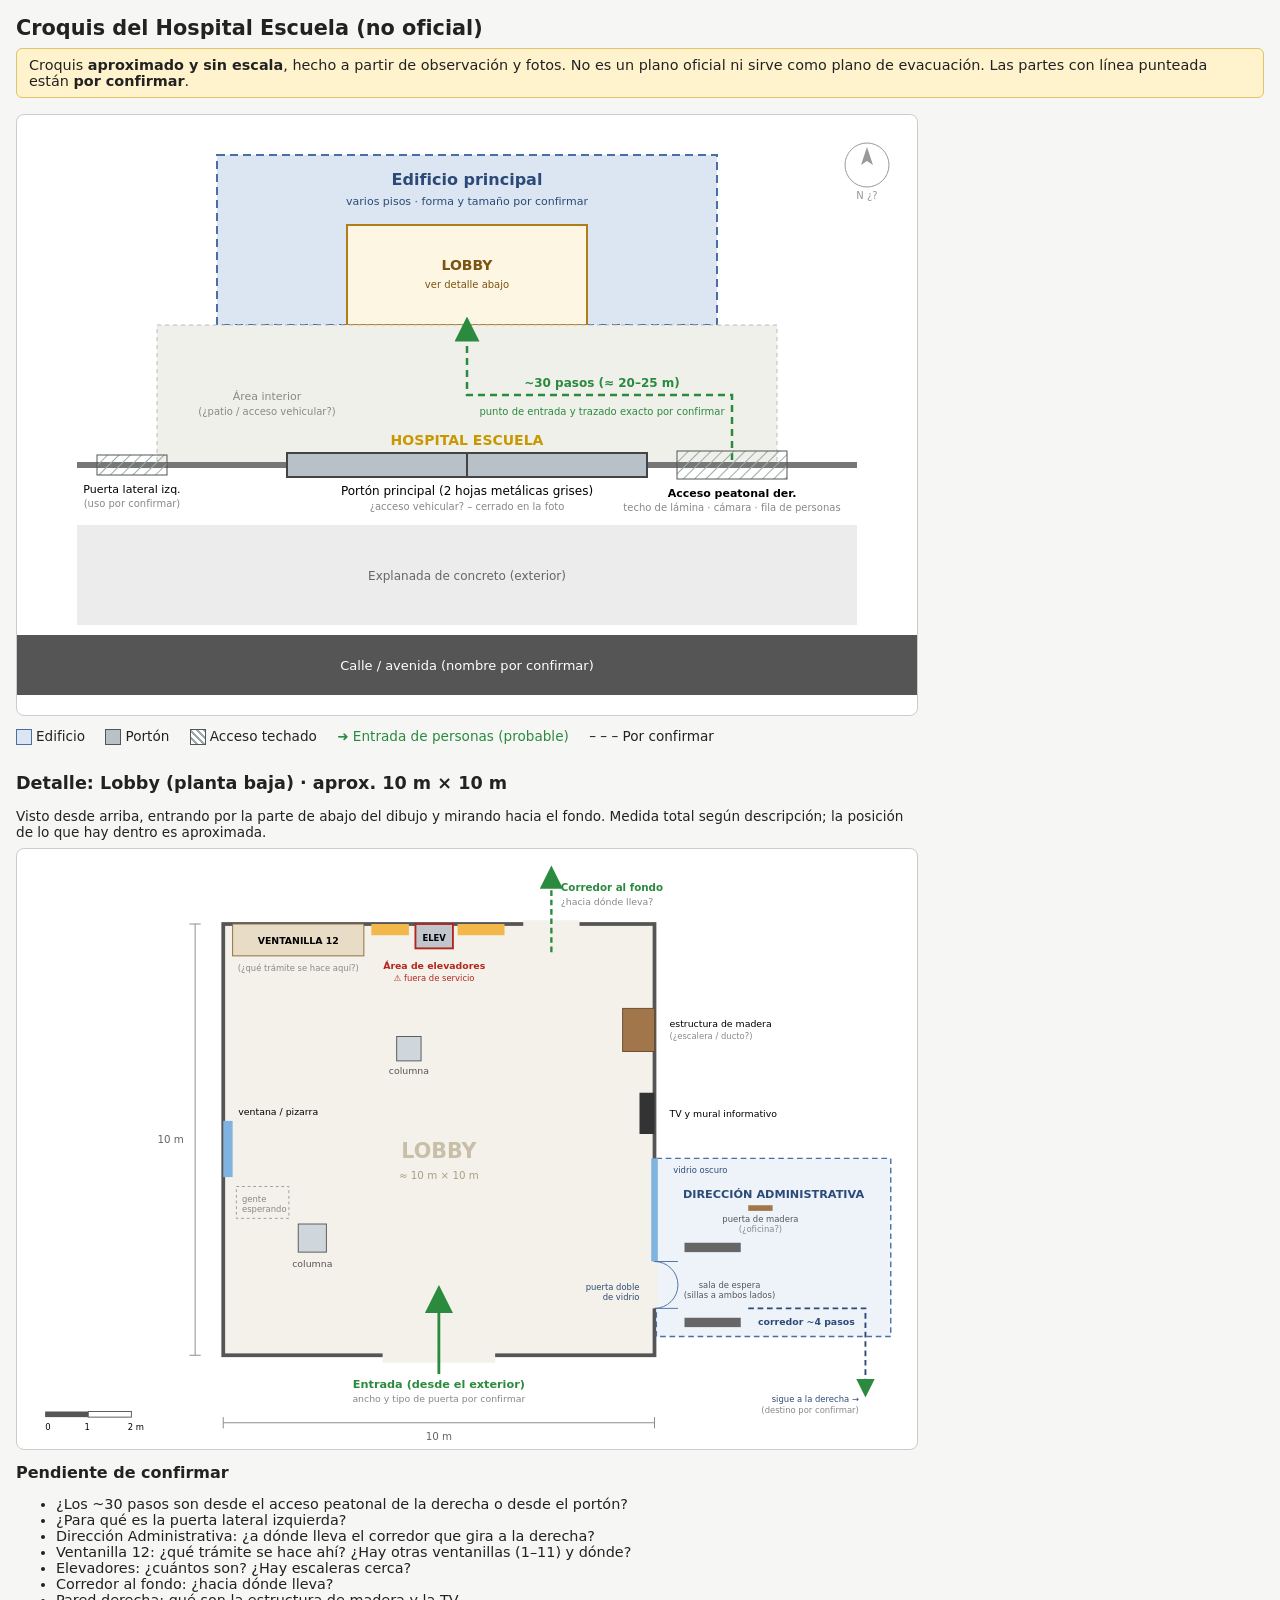
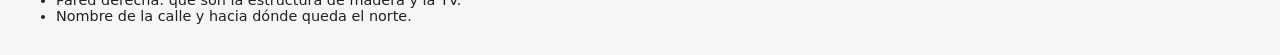
==== commit bfeaf048: "Croquis: ventanilla 12, elevadores fuera de servicio y giro del corredor Co-Authored-By: Claude Opus" ====
--- a/croquis/index.html
+++ b/croquis/index.html
@@ -124,7 +124,7 @@
   <line x1="184" y1="80" x2="196" y2="80" stroke="#888"/><line x1="184" y1="540" x2="196" y2="540" stroke="#888"/>
   <text x="178" y="314" text-anchor="end" font-size="11" fill="#666">10 m</text>
   <!-- Escala gráfica -->
-  <g transform="translate(720,600)">
+  <g transform="translate(30,600)">
     <rect x="0" y="0" width="46" height="6" fill="#555"/><rect x="46" y="0" width="46" height="6" fill="#fff" stroke="#555"/>
     <text x="0" y="20" font-size="9">0</text><text x="42" y="20" font-size="9">1</text><text x="88" y="20" font-size="9">2 m</text>
   </g>
@@ -163,9 +163,10 @@
   <rect x="780" y="380" width="26" height="6" fill="#a0764a"/>
   <text x="793" y="398" text-anchor="middle" font-size="9" fill="#555">puerta de madera</text>
   <text x="793" y="408" text-anchor="middle" font-size="9" fill="#888">(¿oficina?)</text>
-  <path d="M790,465 L935,465" stroke="#2c4a78" stroke-width="2" stroke-dasharray="6 4" marker-end="url(#fl2)"/>
-  <text x="862" y="455" text-anchor="middle" font-size="10" font-weight="600" fill="#2c4a78">corredor interno</text>
-  <text x="862" y="485" text-anchor="middle" font-size="9" fill="#888">(largo y destino por confirmar)</text>
+  <path d="M780,490 L905,490 L905,575" fill="none" stroke="#2c4a78" stroke-width="2" stroke-dasharray="6 4" marker-end="url(#fl2)"/>
+  <text x="842" y="508" text-anchor="middle" font-size="10" font-weight="600" fill="#2c4a78">corredor ~4 pasos</text>
+  <text x="898" y="590" text-anchor="end" font-size="9" fill="#2c4a78">sigue a la derecha →</text>
+  <text x="898" y="602" text-anchor="end" font-size="9" fill="#888">(destino por confirmar)</text>
   <rect x="664" y="260" width="16" height="44" fill="#333"/>
   <text x="696" y="286" font-size="10">TV y mural informativo</text>
   <rect x="646" y="170" width="34" height="46" fill="#a0764a" stroke="#6b4b2a"/>
@@ -181,16 +182,17 @@
 
   <!-- Fondo -->
   <rect x="230" y="80" width="140" height="34" fill="#e8dcc6" stroke="#8a6d3b"/>
-  <text x="300" y="101" text-anchor="middle" font-size="10" font-weight="600">Ventanillas / oficina</text>
-  <text x="300" y="130" text-anchor="middle" font-size="9" fill="#888">(nombre por confirmar)</text>
+  <text x="300" y="101" text-anchor="middle" font-size="10" font-weight="700">VENTANILLA 12</text>
+  <text x="300" y="130" text-anchor="middle" font-size="9" fill="#888">(¿qué trámite se hace aquí?)</text>
   <rect x="378" y="80" width="40" height="12" fill="#f2b84b"/>
   <rect x="470" y="80" width="50" height="12" fill="#f2b84b"/>
-  <text x="450" y="70" text-anchor="middle" font-size="10" fill="#b07d1a">murales infantiles</text>
-  <rect x="425" y="80" width="40" height="26" fill="#c0c6cc" stroke="#333" stroke-width="2"/>
+  <text x="445" y="128" text-anchor="middle" font-size="10" font-weight="700" fill="#b3261e">Área de elevadores</text>
+  <text x="445" y="141" text-anchor="middle" font-size="9" fill="#b3261e">⚠ fuera de servicio</text>
+  <rect x="425" y="80" width="40" height="26" fill="#c0c6cc" stroke="#b3261e" stroke-width="2"/>
   <text x="445" y="98" text-anchor="middle" font-size="9" font-weight="700">ELEV</text>
   <rect x="540" y="76" width="60" height="10" fill="#f4f1ea"/>
   <path d="M570,110 L570,30" stroke="#2a8a3e" stroke-width="2.5" stroke-dasharray="6 4" marker-end="url(#fl2)"/>
-  <text x="580" y="45" font-size="11" font-weight="600" fill="#2a8a3e">Pasillo al fondo</text>
+  <text x="580" y="45" font-size="11" font-weight="600" fill="#2a8a3e">Corredor al fondo</text>
   <text x="580" y="60" font-size="10" fill="#888">¿hacia dónde lleva?</text>
 </svg>
 </div>
@@ -199,12 +201,12 @@
   <h2 style="font-size:1rem">Pendiente de confirmar</h2>
   <ul>
     <li>¿Los ~30 pasos son desde el acceso peatonal de la derecha o desde el portón?</li>
-    <li>¿Qué hay entre la entrada y el lobby: patio abierto, pasillo techado?</li>
     <li>¿Para qué es la puerta lateral izquierda?</li>
-    <li>Lobby: nombre de las ventanillas del fondo izquierdo (¿Admisión, Archivo, Información?).</li>
-    <li>Lobby: qué dicen los murales del fondo y si hay escaleras además del elevador.</li>
-    <li>Lobby: hacia dónde lleva el pasillo del fondo a la derecha del elevador.</li>
-    <li>Lobby: qué es la estructura de madera de la derecha.</li>
+    <li>Dirección Administrativa: ¿a dónde lleva el corredor que gira a la derecha?</li>
+    <li>Ventanilla 12: ¿qué trámite se hace ahí? ¿Hay otras ventanillas (1–11) y dónde?</li>
+    <li>Elevadores: ¿cuántos son? ¿Hay escaleras cerca?</li>
+    <li>Corredor al fondo: ¿hacia dónde lleva?</li>
+    <li>Pared derecha: qué son la estructura de madera y la TV.</li>
     <li>Nombre de la calle y hacia dónde queda el norte.</li>
   </ul>
 </div>
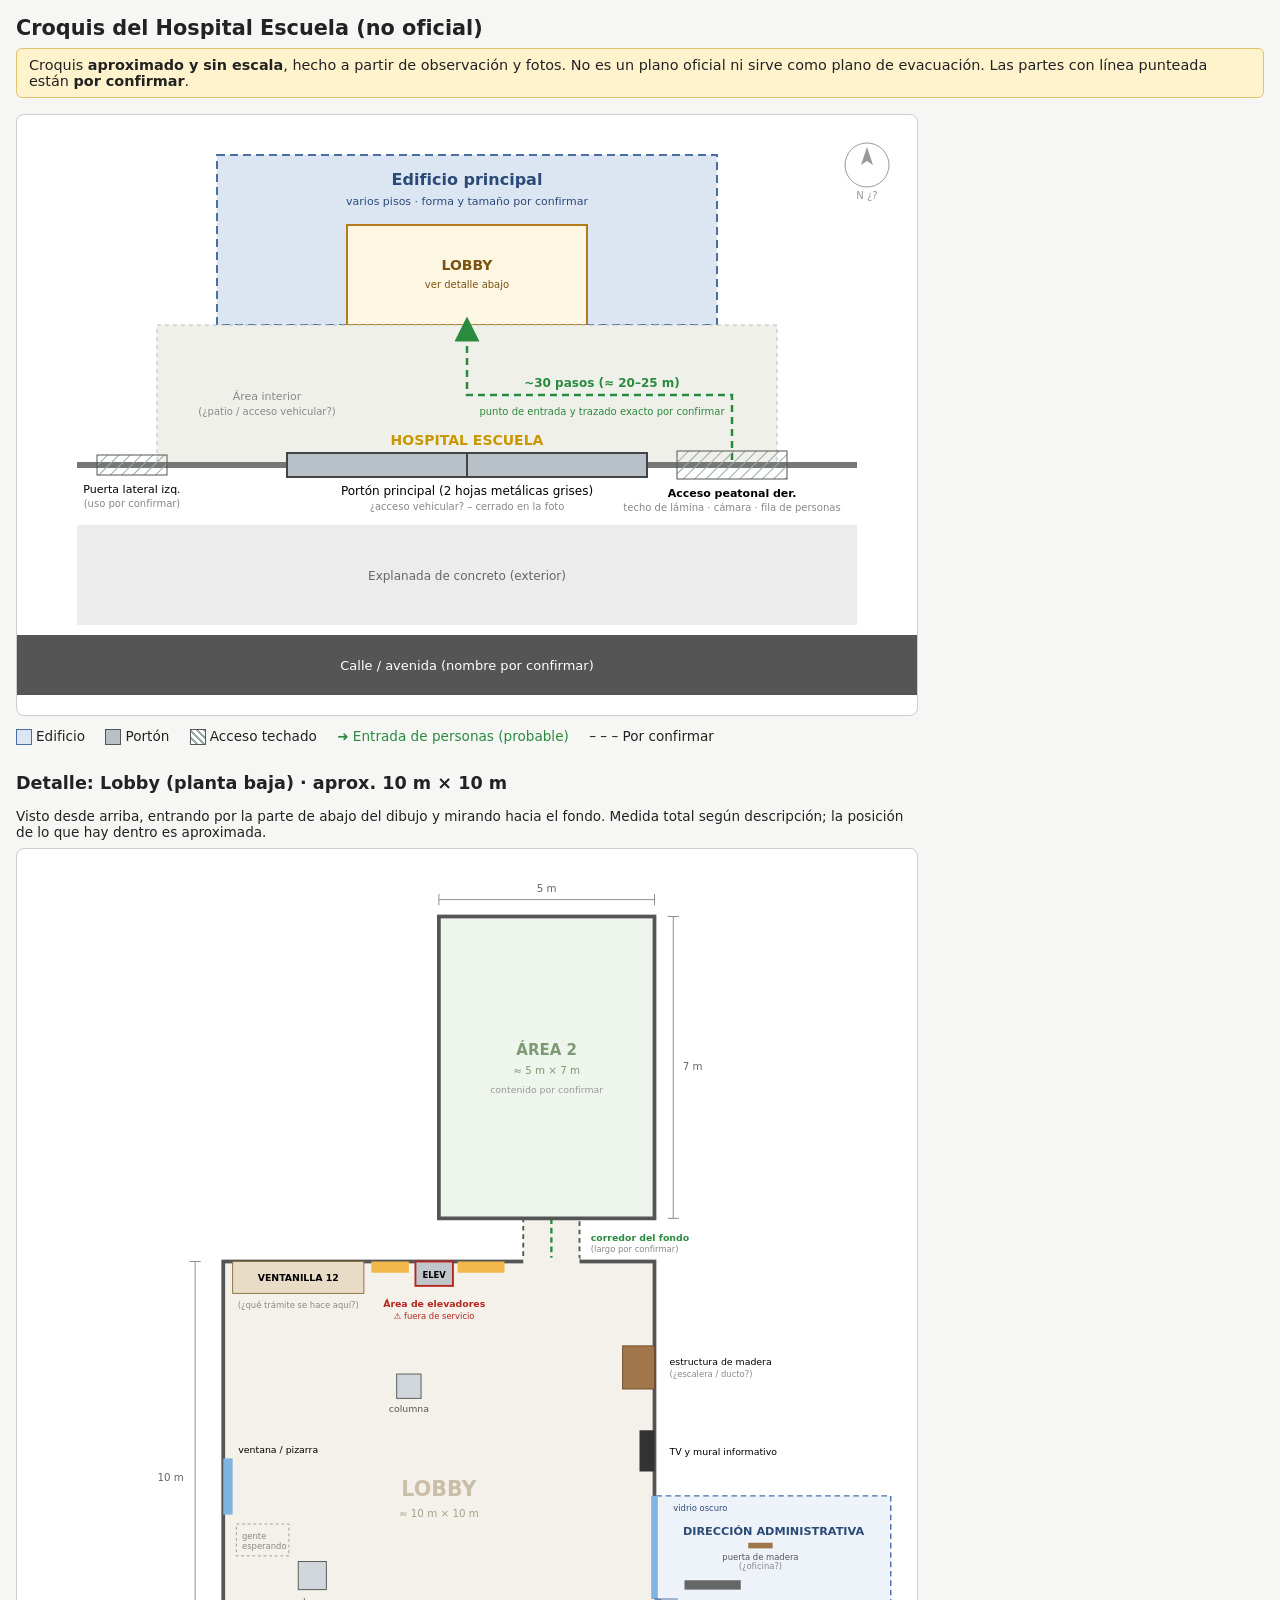
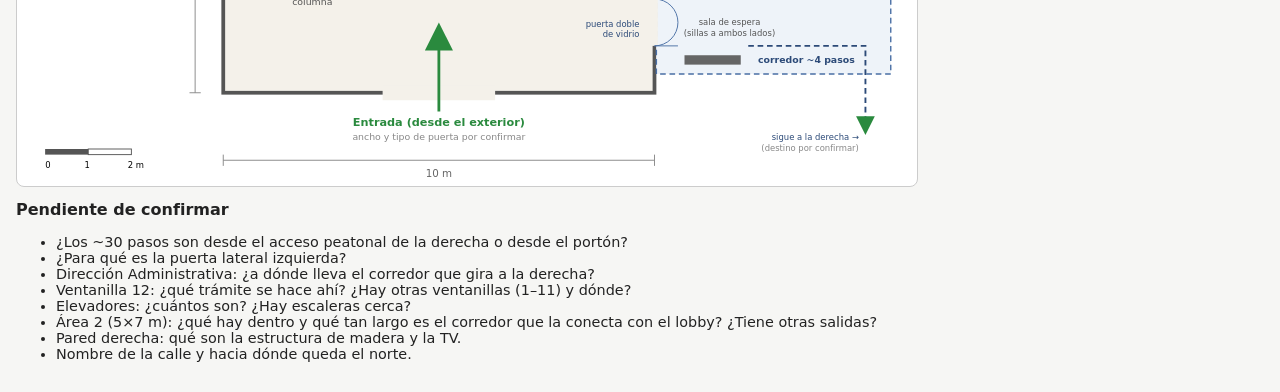
==== commit a712e1f9: "Croquis: área 2 (5 x 7 m) al fondo del lobby Co-Authored-By: Claude Opus 5.5 <noreply@anthropic.com>" ====
--- a/croquis/index.html
+++ b/croquis/index.html
@@ -105,12 +105,30 @@
 <h2 style="font-size:1.1rem;margin-top:28px">Detalle: Lobby (planta baja) · aprox. 10 m × 10 m</h2>
 <p style="font-size:.85rem;max-width:900px;margin:0 0 8px">Visto desde arriba, entrando por la parte de abajo del dibujo y mirando hacia el fondo. Medida total según descripción; la posición de lo que hay dentro es aproximada.</p>
 <div class="mapa">
-<svg viewBox="0 0 960 640" xmlns="http://www.w3.org/2000/svg" font-family="system-ui, sans-serif">
+<svg viewBox="0 0 960 1000" xmlns="http://www.w3.org/2000/svg" font-family="system-ui, sans-serif">
   <defs>
     <marker id="fl2" markerWidth="10" markerHeight="10" refX="5" refY="5" orient="auto">
       <path d="M0,0 L10,5 L0,10 Z" fill="#2a8a3e"/>
     </marker>
   </defs>
+  <g transform="translate(0,360)">
+  <!-- ===== Área 2: 5 m ancho x 7 m fondo, al fondo a la derecha (46 px = 1 m) ===== -->
+  <!-- Corredor de conexión (largo por confirmar, dibujado ~1 m) -->
+  <rect x="540" y="34" width="60" height="50" fill="#f4f1ea" stroke="#555" stroke-width="2" stroke-dasharray="5 4"/>
+  <path d="M570,140 L570,20" stroke="#2a8a3e" stroke-width="2.5" stroke-dasharray="6 4" marker-end="url(#fl2)"/>
+  <text x="612" y="58" font-size="10" font-weight="600" fill="#2a8a3e">corredor del fondo</text>
+  <text x="612" y="70" font-size="9" fill="#888">(largo por confirmar)</text>
+  <rect x="450" y="-288" width="230" height="322" fill="#eef5ec" stroke="#555" stroke-width="4"/>
+  <text x="565" y="-140" text-anchor="middle" font-size="16" font-weight="700" fill="#7c9a74">ÁREA 2</text>
+  <text x="565" y="-120" text-anchor="middle" font-size="11" fill="#7c9a74">≈ 5 m × 7 m</text>
+  <text x="565" y="-100" text-anchor="middle" font-size="10" fill="#999">contenido por confirmar</text>
+  <line x1="450" y1="-306" x2="680" y2="-306" stroke="#888"/>
+  <line x1="450" y1="-312" x2="450" y2="-300" stroke="#888"/><line x1="680" y1="-312" x2="680" y2="-300" stroke="#888"/>
+  <text x="565" y="-314" text-anchor="middle" font-size="11" fill="#666">5 m</text>
+  <line x1="700" y1="-288" x2="700" y2="34" stroke="#888"/>
+  <line x1="694" y1="-288" x2="706" y2="-288" stroke="#888"/><line x1="694" y1="34" x2="706" y2="34" stroke="#888"/>
+  <text x="710" y="-124" font-size="11" fill="#666">7 m</text>
+
   <!-- Escala: 46 px = 1 m ; lobby 460 x 460 px = 10 x 10 m -->
   <rect x="220" y="80" width="460" height="460" fill="#f4f1ea" stroke="#555" stroke-width="4"/>
   <text x="450" y="330" text-anchor="middle" font-size="22" font-weight="700" fill="#c9bfa8">LOBBY</text>
@@ -191,9 +209,7 @@
   <rect x="425" y="80" width="40" height="26" fill="#c0c6cc" stroke="#b3261e" stroke-width="2"/>
   <text x="445" y="98" text-anchor="middle" font-size="9" font-weight="700">ELEV</text>
   <rect x="540" y="76" width="60" height="10" fill="#f4f1ea"/>
-  <path d="M570,110 L570,30" stroke="#2a8a3e" stroke-width="2.5" stroke-dasharray="6 4" marker-end="url(#fl2)"/>
-  <text x="580" y="45" font-size="11" font-weight="600" fill="#2a8a3e">Corredor al fondo</text>
-  <text x="580" y="60" font-size="10" fill="#888">¿hacia dónde lleva?</text>
+  </g>
 </svg>
 </div>
 
@@ -205,7 +221,7 @@
     <li>Dirección Administrativa: ¿a dónde lleva el corredor que gira a la derecha?</li>
     <li>Ventanilla 12: ¿qué trámite se hace ahí? ¿Hay otras ventanillas (1–11) y dónde?</li>
     <li>Elevadores: ¿cuántos son? ¿Hay escaleras cerca?</li>
-    <li>Corredor al fondo: ¿hacia dónde lleva?</li>
+    <li>Área 2 (5×7 m): ¿qué hay dentro y qué tan largo es el corredor que la conecta con el lobby? ¿Tiene otras salidas?</li>
     <li>Pared derecha: qué son la estructura de madera y la TV.</li>
     <li>Nombre de la calle y hacia dónde queda el norte.</li>
   </ul>
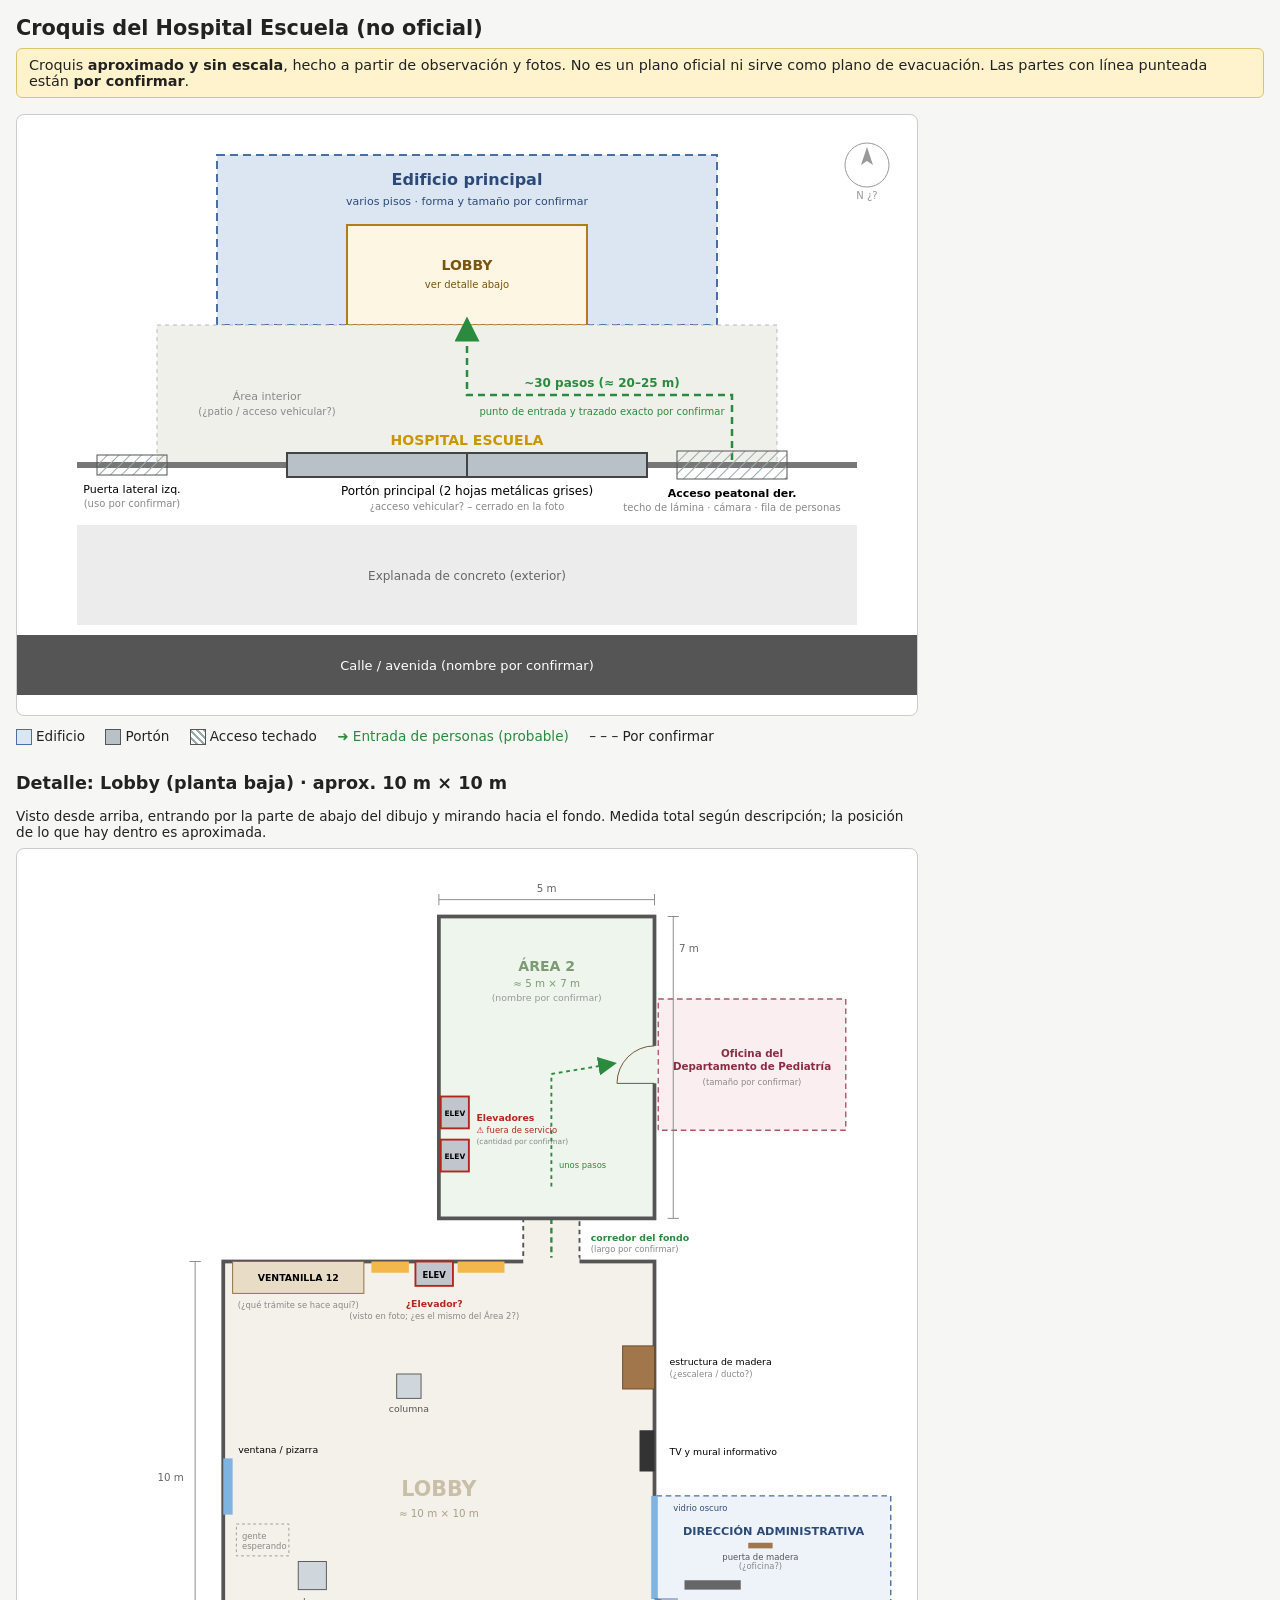
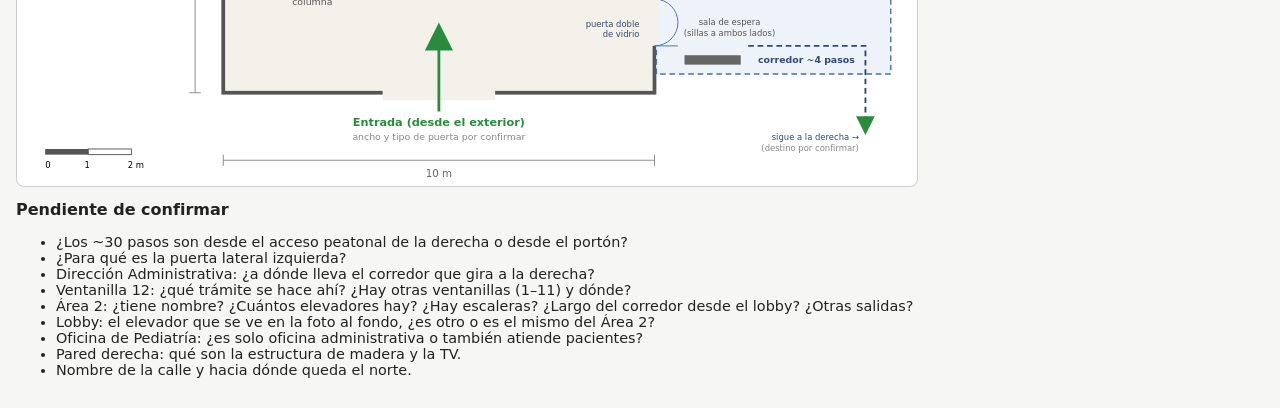
==== commit a3dc2543: "Croquis: elevadores y oficina de Pediatría en el área 2 Co-Authored-By: Claude Opus 5.5 <noreply@ant" ====
--- a/croquis/index.html
+++ b/croquis/index.html
@@ -119,15 +119,33 @@
   <text x="612" y="58" font-size="10" font-weight="600" fill="#2a8a3e">corredor del fondo</text>
   <text x="612" y="70" font-size="9" fill="#888">(largo por confirmar)</text>
   <rect x="450" y="-288" width="230" height="322" fill="#eef5ec" stroke="#555" stroke-width="4"/>
-  <text x="565" y="-140" text-anchor="middle" font-size="16" font-weight="700" fill="#7c9a74">ÁREA 2</text>
-  <text x="565" y="-120" text-anchor="middle" font-size="11" fill="#7c9a74">≈ 5 m × 7 m</text>
-  <text x="565" y="-100" text-anchor="middle" font-size="10" fill="#999">contenido por confirmar</text>
+  <text x="565" y="-230" text-anchor="middle" font-size="15" font-weight="700" fill="#7c9a74">ÁREA 2</text>
+  <text x="565" y="-213" text-anchor="middle" font-size="11" fill="#7c9a74">≈ 5 m × 7 m</text>
+  <text x="565" y="-198" text-anchor="middle" font-size="10" fill="#999">(nombre por confirmar)</text>
+  <!-- Elevadores: a mano izquierda al entrar -->
+  <rect x="452" y="-50" width="30" height="34" fill="#c0c6cc" stroke="#b3261e" stroke-width="2"/>
+  <rect x="452" y="-96" width="30" height="34" fill="#c0c6cc" stroke="#b3261e" stroke-width="2"/>
+  <text x="467" y="-29" text-anchor="middle" font-size="8" font-weight="700">ELEV</text>
+  <text x="467" y="-75" text-anchor="middle" font-size="8" font-weight="700">ELEV</text>
+  <text x="490" y="-70" font-size="10" font-weight="700" fill="#b3261e">Elevadores</text>
+  <text x="490" y="-57" font-size="9" fill="#b3261e">⚠ fuera de servicio</text>
+  <text x="490" y="-45" font-size="8" fill="#888">(cantidad por confirmar)</text>
+  <!-- Oficina Pediatría: unos pasos adelante, a mano derecha -->
+  <line x1="680" y1="-150" x2="680" y2="-110" stroke="#eef5ec" stroke-width="6"/>
+  <path d="M680,-150 A40,40 0 0 0 640,-110" fill="none" stroke="#6b4b2a"/>
+  <line x1="680" y1="-110" x2="640" y2="-110" stroke="#6b4b2a"/>
+  <rect x="684" y="-200" width="200" height="140" fill="#fbeef0" stroke="#b0566a" stroke-width="1.5" stroke-dasharray="6 4"/>
+  <text x="784" y="-138" text-anchor="middle" font-size="11" font-weight="700" fill="#8a2d43">Oficina del</text>
+  <text x="784" y="-124" text-anchor="middle" font-size="11" font-weight="700" fill="#8a2d43">Departamento de Pediatría</text>
+  <text x="784" y="-108" text-anchor="middle" font-size="9" fill="#888">(tamaño por confirmar)</text>
+  <path d="M570,0 L570,-120 L630,-130" fill="none" stroke="#2a8a3e" stroke-width="2" stroke-dasharray="4 4" marker-end="url(#fl2)"/>
+  <text x="578" y="-20" font-size="9" fill="#2a8a3e">unos pasos</text>
   <line x1="450" y1="-306" x2="680" y2="-306" stroke="#888"/>
   <line x1="450" y1="-312" x2="450" y2="-300" stroke="#888"/><line x1="680" y1="-312" x2="680" y2="-300" stroke="#888"/>
   <text x="565" y="-314" text-anchor="middle" font-size="11" fill="#666">5 m</text>
   <line x1="700" y1="-288" x2="700" y2="34" stroke="#888"/>
   <line x1="694" y1="-288" x2="706" y2="-288" stroke="#888"/><line x1="694" y1="34" x2="706" y2="34" stroke="#888"/>
-  <text x="710" y="-124" font-size="11" fill="#666">7 m</text>
+  <text x="706" y="-250" font-size="11" fill="#666">7 m</text>
 
   <!-- Escala: 46 px = 1 m ; lobby 460 x 460 px = 10 x 10 m -->
   <rect x="220" y="80" width="460" height="460" fill="#f4f1ea" stroke="#555" stroke-width="4"/>
@@ -204,8 +222,8 @@
   <text x="300" y="130" text-anchor="middle" font-size="9" fill="#888">(¿qué trámite se hace aquí?)</text>
   <rect x="378" y="80" width="40" height="12" fill="#f2b84b"/>
   <rect x="470" y="80" width="50" height="12" fill="#f2b84b"/>
-  <text x="445" y="128" text-anchor="middle" font-size="10" font-weight="700" fill="#b3261e">Área de elevadores</text>
-  <text x="445" y="141" text-anchor="middle" font-size="9" fill="#b3261e">⚠ fuera de servicio</text>
+  <text x="445" y="128" text-anchor="middle" font-size="10" font-weight="700" fill="#b3261e">¿Elevador?</text>
+  <text x="445" y="141" text-anchor="middle" font-size="9" fill="#888">(visto en foto; ¿es el mismo del Área 2?)</text>
   <rect x="425" y="80" width="40" height="26" fill="#c0c6cc" stroke="#b3261e" stroke-width="2"/>
   <text x="445" y="98" text-anchor="middle" font-size="9" font-weight="700">ELEV</text>
   <rect x="540" y="76" width="60" height="10" fill="#f4f1ea"/>
@@ -220,8 +238,9 @@
     <li>¿Para qué es la puerta lateral izquierda?</li>
     <li>Dirección Administrativa: ¿a dónde lleva el corredor que gira a la derecha?</li>
     <li>Ventanilla 12: ¿qué trámite se hace ahí? ¿Hay otras ventanillas (1–11) y dónde?</li>
-    <li>Elevadores: ¿cuántos son? ¿Hay escaleras cerca?</li>
-    <li>Área 2 (5×7 m): ¿qué hay dentro y qué tan largo es el corredor que la conecta con el lobby? ¿Tiene otras salidas?</li>
+        <li>Área 2: ¿tiene nombre? ¿Cuántos elevadores hay? ¿Hay escaleras? ¿Largo del corredor desde el lobby? ¿Otras salidas?</li>
+    <li>Lobby: el elevador que se ve en la foto al fondo, ¿es otro o es el mismo del Área 2?</li>
+    <li>Oficina de Pediatría: ¿es solo oficina administrativa o también atiende pacientes?</li>
     <li>Pared derecha: qué son la estructura de madera y la TV.</li>
     <li>Nombre de la calle y hacia dónde queda el norte.</li>
   </ul>
